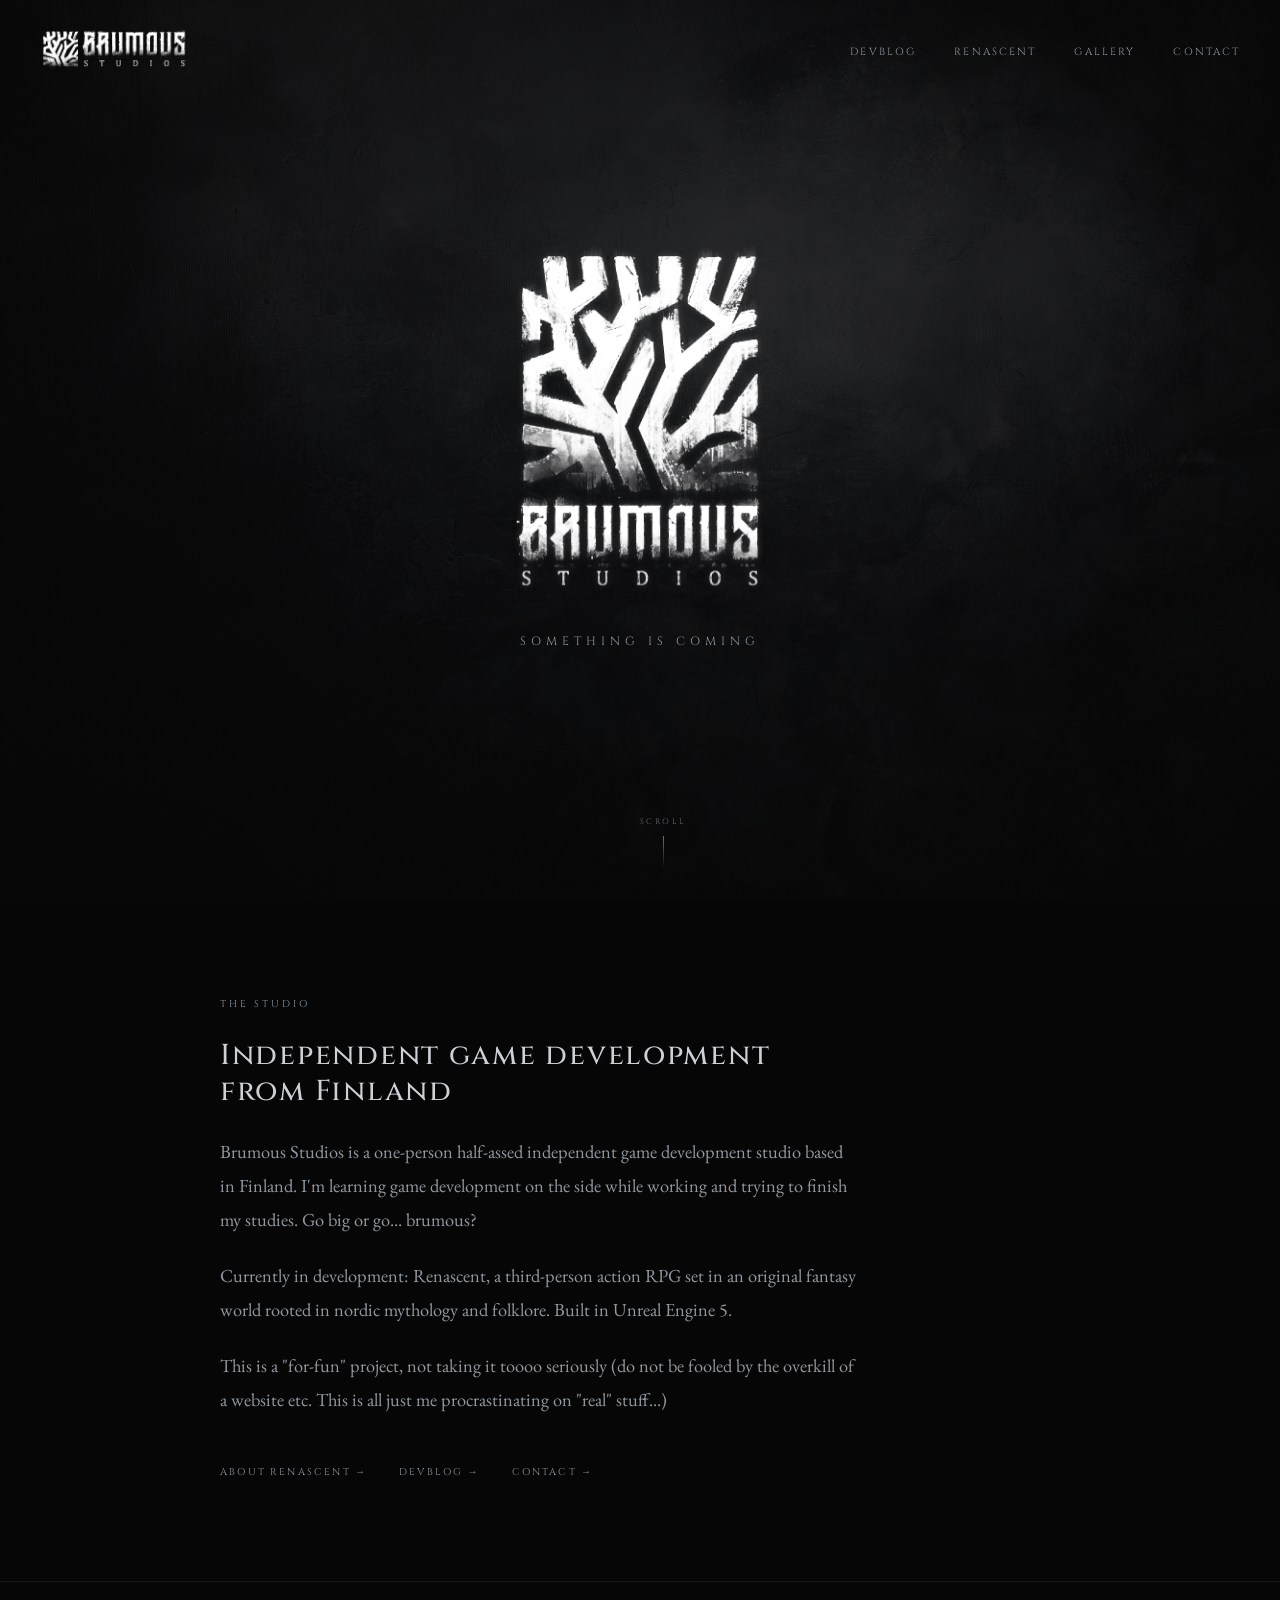
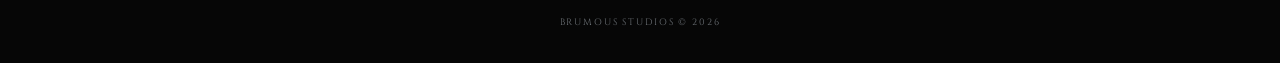
==== index.html @ 5b786821 "Add files via upload" ====
<!DOCTYPE html>
<html lang="en">
<head>
  <meta charset="UTF-8" />
  <meta name="viewport" content="width=device-width, initial-scale=1.0" />
  <meta name="description" content="Brumous Studios — independent game developer based in Finland." />
  <title>Brumous Studios</title>
  <link rel="stylesheet" href="style.css" />
  <style>

    /* ── Landing-specific styles ── */

    /* Hero — full viewport height, stone texture background */
    .hero {
      position: relative;
      width: 100%;
      height: 100vh;
      min-height: 500px;
      display: flex;
      flex-direction: column;
      align-items: center;
      justify-content: center;
      gap: clamp(0.8rem, 2vw, 1.4rem);
      text-align: center;
      padding: 0 2rem;

      background-image: url('img/background.jpg');
      background-size: cover;
      background-position: center;
      background-attachment: fixed;
    }

    /* Dark overlay on hero only */
    .hero::before {
      content: '';
      position: absolute;
      inset: 0;
      background: rgba(6, 6, 6, 0.78);
      pointer-events: none;
    }

    /* Vignette on hero */
    .hero::after {
      content: '';
      position: absolute;
      inset: 0;
      background: radial-gradient(
        ellipse at center,
        transparent 25%,
        rgba(6, 6, 6, 0.6) 100%
      );
      pointer-events: none;
    }

    .hero > * { position: relative; z-index: 1; }

    .hero-logo {
      width: clamp(130px, 32vmin, 340px);
      height: auto;
      animation: fadeUp 1.8s cubic-bezier(0.16, 1, 0.3, 1) forwards;
      opacity: 0;
    }

    .hero-name {
      font-family: var(--font-display);
      font-size: clamp(0.55rem, 1.3vw, 0.75rem);
      letter-spacing: 0.42em;
      text-transform: uppercase;
      color: var(--text-secondary);
      animation: fadeUp 2.2s cubic-bezier(0.16, 1, 0.3, 1) forwards;
      opacity: 0;
    }

    .hero-tagline {
      font-family: var(--font-display);
      font-size: clamp(0.5rem, 1vw, 0.65rem);
      letter-spacing: 0.3em;
      text-transform: uppercase;
      color: var(--text-faint);
      animation: fadeUp 2.6s cubic-bezier(0.16, 1, 0.3, 1) forwards;
      opacity: 0;
    }

    /* Scroll hint arrow */
    .scroll-hint {
      position: absolute;
      bottom: 2rem;
      left: 50%;
      transform: translateX(-50%);
      z-index: 2;
      display: flex;
      flex-direction: column;
      align-items: center;
      gap: 0.4rem;
      opacity: 0;
      animation: fadeUp 3s cubic-bezier(0.16, 1, 0.3, 1) forwards;
    }

    .scroll-hint span {
      font-family: var(--font-display);
      font-size: 0.5rem;
      letter-spacing: 0.3em;
      text-transform: uppercase;
      color: var(--text-faint);
    }

    .scroll-arrow {
      width: 1px;
      height: 32px;
      background: linear-gradient(to bottom, var(--text-faint), transparent);
      animation: pulse 2s ease-in-out infinite;
    }

    @keyframes pulse {
      0%, 100% { opacity: 0.3; }
      50%       { opacity: 1; }
    }

    /* ── About section below hero ── */
    .about-section {
      background: var(--black);
      padding: clamp(3rem, 8vw, 6rem) clamp(1rem, 4vw, 2rem);
    }

    .about-inner {
      max-width: var(--max-width);
      margin: 0 auto;
    }

    .about-label {
      font-family: var(--font-display);
      font-size: 0.62rem;
      letter-spacing: 0.3em;
      text-transform: uppercase;
      color: var(--frost);
      margin-bottom: 1.5rem;
      display: block;
    }

    .about-inner h2 {
      font-size: clamp(1.2rem, 3vw, 1.8rem);
      margin-bottom: 1.5rem;
      color: var(--text-primary);
    }

    .about-inner p {
      font-size: clamp(1rem, 2vw, 1.15rem);
      line-height: 1.85;
      color: var(--text-secondary);
      max-width: 640px;
    }

    .about-inner p + p { margin-top: 1rem; }

    /* Quick links at bottom of about */
    .about-links {
      display: flex;
      gap: 2rem;
      margin-top: 3rem;
      flex-wrap: wrap;
    }

    .about-links a {
      font-family: var(--font-display);
      font-size: 0.62rem;
      letter-spacing: 0.22em;
      text-transform: uppercase;
      color: var(--text-secondary);
      text-decoration: none;
      position: relative;
      padding-bottom: 3px;
      transition: color 0.2s;
    }

    .about-links a::after {
      content: '';
      position: absolute;
      bottom: 0; left: 0;
      width: 0; height: 1px;
      background: var(--frost);
      transition: width 0.3s;
    }

    .about-links a:hover { color: var(--text-primary); }
    .about-links a:hover::after { width: 100%; }

    @keyframes fadeUp {
      from { opacity: 0; transform: translateY(10px); }
      to   { opacity: 1; transform: translateY(0); }
    }

    /* Nav sits above hero — transparent bg on landing */
    .nav-landing {
      position: fixed;
      top: 0; left: 0; right: 0;
      z-index: 100;
      height: var(--nav-height);
      display: flex;
      align-items: center;
      justify-content: space-between;
      padding: 0 clamp(1rem, 4vw, 2.5rem);
      background: rgba(6, 6, 6, 0);
      border-bottom: 1px solid rgba(255,255,255,0);
      backdrop-filter: blur(0px);
      transition: background 0.4s, border-color 0.4s, backdrop-filter 0.4s;
    }

    /* Nav becomes solid once user scrolls past hero */
    .nav-landing.scrolled {
      background: rgba(6, 6, 6, 0.94);
      border-bottom: 1px solid var(--border);
      backdrop-filter: blur(10px);
      -webkit-backdrop-filter: blur(10px);
    }

    /* Reuse shared nav component styles */
    .nav-landing .nav-logo,
    .nav-landing .nav-links,
    .nav-landing .nav-links a,
    .nav-landing .nav-logo-text,
    .nav-landing .nav-logo-text span,
    .nav-landing .nav-toggle,
    .nav-landing .nav-toggle span {
      /* Inherited from style.css .nav-* rules */
    }

  </style>
</head>
<body>

  <!-- Nav — fixed, fades in on scroll -->
  <nav class="nav nav-landing" id="landing-nav">
    <a href="index.html" class="nav-logo">
      <img src="img/logo_horizontal.png" alt="Brumous Studios" />
      <!--<div class="nav-logo-text">
        Brumous
        <span>Studios</span>
      </div>-->
    </a>
    <button class="nav-toggle" aria-label="Toggle menu"
      onclick="document.querySelector('.nav-landing .nav-links').classList.toggle('open')">
      <span></span><span></span><span></span>
    </button>
    <ul class="nav-links">
      <li><a href="blog.html">Devblog</a></li>
      <li><a href="renascent.html">Renascent</a></li>
      <li><a href="gallery.html">Gallery</a></li>
      <li><a href="contact.html">Contact</a></li>
    </ul>
  </nav>

  <!-- Hero — full screen -->
  <section class="hero">
    <img class="hero-logo" src="img/hero_logo.png" alt="Brumous Studios" />
    <p class="hero-name">Something is coming</p>
    <!--<p class="hero-tagline">Something is coming</p>-->

    <div class="scroll-hint">
      <span>Scroll</span>
      <div class="scroll-arrow"></div>
    </div>
  </section>

  <!-- Studio about — scrolled into -->
  <section class="about-section">
    <div class="about-inner">
      <span class="about-label">The studio</span>

      <h2>Independent game development<br/>from Finland</h2>

      <!--
        Studio description here.
      -->
      <p>
        Brumous Studios is a one-person half-assed independent game development studio
        based in Finland. I'm learning game development on the side while working and trying to finish my studies.
        Go big or go... brumous?
      </p>

      <p>
        Currently in development: Renascent, a third-person action RPG set
        in an original fantasy world rooted in nordic mythology and folklore.
        Built in Unreal Engine 5.
      </p>

      <p>
        This is a "for-fun" project, not taking it toooo seriously (do not be fooled by the overkill of a website etc. This is all just me procrastinating on "real" stuff...)
      </p>

      <div class="about-links">
        <a href="renascent.html">About Renascent →</a>
        <a href="blog.html">Devblog →</a>
        <a href="contact.html">Contact →</a>
      </div>
    </div>
  </section>

  <footer class="footer">
    Brumous Studios &copy; 2026
  </footer>

  <script>
    // Nav becomes solid after scrolling past hero
    const nav = document.getElementById('landing-nav');
    const hero = document.querySelector('.hero');

    function onScroll() {
      const heroBottom = hero.getBoundingClientRect().bottom;
      if (heroBottom < 80) {
        nav.classList.add('scrolled');
      } else {
        nav.classList.remove('scrolled');
      }
    }

    window.addEventListener('scroll', onScroll, { passive: true });
  </script>

</body>
</html>
---- style.css ----
/* ============================================================
   BRUMOUS STUDIOS — Global Stylesheet v2
   Studio-coded. Cool, neutral, brand-aligned.
   ============================================================ */

@import url('https://fonts.googleapis.com/css2?family=Cinzel:wght@400;500;600&family=EB+Garamond:ital,wght@0,400;0,500;1,400&display=swap');

/* ── Design tokens ── */
:root {
  --black:        #060606;
  --dark:         #0c0c0c;
  --surface:      #141414;
  --surface-2:    #1a1a1a;
  --border:       rgba(255, 255, 255, 0.07);
  --border-hover: rgba(255, 255, 255, 0.16);

  /* Cool neutral palette — no amber, matches Brumous brand */
  --text-primary:   #cdd0d4;   /* cool off-white, slightly blue-grey */
  --text-secondary: #9198a0;   /* muted cool grey */
  --text-faint:     #6d7277;

  /* Brand accent — cold steel white, matches the logo mark */
  --accent:       #b8bfc7;
  --accent-dim:   rgba(184, 191, 199, 0.10);
  --accent-glow:  rgba(184, 191, 199, 0.04);

  /* Subtle frost line — used for active states and underlines */
  --frost:        #8a9aa8;

  --nav-height:   100px;
  --max-width:    840px;
  --font-display: 'Cinzel', 'Palatino Linotype', serif;
  --font-body:    'EB Garamond', Georgia, serif;
}

/* ── Reset ── */
*, *::before, *::after { margin: 0; padding: 0; box-sizing: border-box; }
html { scroll-behavior: smooth; overflow-y: scroll;}

body {
  font-family: var(--font-body);
  font-size: 1.125rem;
  line-height: 1.8;
  color: var(--text-primary);
  background-color: var(--black);
  min-height: 100vh;
}

img { max-width: 100%; display: block; }
a   { color: var(--accent); text-decoration: none; transition: color 0.2s; }
a:hover { color: #fff; }

/* ── Typography ── */
h1, h2, h3, h4 {
  font-family: var(--font-display);
  font-weight: 500;
  letter-spacing: 0.06em;
  line-height: 1.25;
  color: var(--text-primary);
}

h1 { font-size: clamp(1.5rem, 4vw, 2.2rem); }
h2 { font-size: clamp(1.1rem, 3vw, 1.6rem); margin-bottom: 1rem; }
h3 { font-size: clamp(0.95rem, 2.5vw, 1.2rem); }
p  { margin-bottom: 1.2em; }

hr {
  border: none;
  border-top: 1px solid var(--border);
  margin: 2.5rem 0;
}

/* ── Scrollbar style */

::-webkit-scrollbar{
  background: rgba(47, 47, 48, 0.089);
  width: 8px;
  height: 8px;
}
::-webkit-scrollbar-thumb {
  background: rgba(40, 40, 41, 0.900);
  border-radius: 10px;
  width: 0,5rem;
}


/* Modern browsers with `scrollbar-*` support */
@supports (scrollbar-width: auto) {
    .scroller {
        scrollbar-color: var(--scrollbar-color-thumb) var(--scrollbar-color-track);
        scrollbar-width: var(--scrollbar-width);
    }
}

/* Legacy browsers with `::-webkit-scrollbar-*` support */
@supports selector(::-webkit-scrollbar) {
    .scroller::-webkit-scrollbar-thumb {
        background: var(--scrollbar-color-thumb);
    }
    .scroller::-webkit-scrollbar-track {
        background: var(--scrollbar-color-track);
    }
    .scroller::-webkit-scrollbar {
        max-width: var(--scrollbar-width-legacy);
        max-height: var(--scrollbar-width-legacy);
    }
}


/* ── Navigation — shared across all inner pages ── */

.nav {
  position: sticky;
  top: 0;
  z-index: 100;
  height: var(--nav-height);
  background: rgba(6, 6, 6, 0.94);
  border-bottom: 1px solid var(--border);
  backdrop-filter: blur(10px);
  -webkit-backdrop-filter: blur(10px);
  display: flex;
  align-items: center;
  justify-content: space-between;
  padding: 0 clamp(1rem, 4vw, 2.5rem);
}

.nav-logo {
  display: flex;
  align-items: center;
  gap: 0.7rem;
  text-decoration: none;
}

.nav-logo img {
  height: 48px;
  width: auto;
}

.nav-logo-text {
  font-family: var(--font-display);
  font-size: 0.78rem;
  letter-spacing: 0.18em;
  text-transform: uppercase;
  color: var(--text-primary);
  line-height: 1.2;
}

.nav-logo-text span {
  display: block;
  font-size: 0.55rem;
  letter-spacing: 0.28em;
  color: var(--text-faint);
}

.nav-links {
  display: flex;
  align-items: center;
  gap: clamp(1.2rem, 3vw, 2.5rem);
  list-style: none;
}

.nav-links a {
  font-family: var(--font-display);
  font-size: 0.65rem;
  letter-spacing: 0.2em;
  text-transform: uppercase;
  color: var(--text-secondary);
  transition: color 0.2s;
  position: relative;
  padding-bottom: 2px;
}

.nav-links a::after {
  content: '';
  position: absolute;
  bottom: -2px;
  left: 0;
  width: 0;
  height: 1px;
  background: var(--frost);
  transition: width 0.3s ease;
}

.nav-links a:hover,
.nav-links a.active {
  color: var(--text-primary);
}

.nav-links a:hover::after,
.nav-links a.active::after {
  width: 100%;
}

.nav-toggle {
  display: none;
  background: none;
  border: none;
  cursor: pointer;
  padding: 4px;
  flex-direction: column;
  gap: 5px;
}

.nav-toggle span {
  display: block;
  width: 22px;
  height: 1px;
  background: var(--text-secondary);
  transition: all 0.3s;
}

/* ── Page wrapper ── */
.page {
  max-width: var(--max-width);
  margin: 0 auto;
  padding: clamp(2rem, 5vw, 4rem) clamp(1rem, 4vw, 2rem);
  animation: pageFade 0.4s ease forwards;
}

@keyframes pageFade {
  from { opacity: 0; transform: translateY(6px); }
  to   { opacity: 1; transform: translateY(0); }
}

/* ── Page header ── */
.page-header {
  margin-bottom: clamp(2rem, 5vw, 3rem);
  padding-bottom: 1.5rem;
  border-bottom: 1px solid var(--border);
}

.page-header h1 { margin-bottom: 0.4rem; }

.page-header .subtitle {
  font-family: var(--font-display);
  font-size: 0.65rem;
  letter-spacing: 0.25em;
  text-transform: uppercase;
  color: var(--text-faint);
}

/* ── Cards ── */
.card-grid { display: grid; gap: 1px; }

.card {
  display: block;
  background: var(--surface);
  border: 1px solid var(--border);
  padding: 1.5rem 1.75rem;
  transition: border-color 0.2s, background 0.2s;
  text-decoration: none;
  color: inherit;
}

.card:hover {
  border-color: var(--border-hover);
  background: var(--surface-2);
  color: inherit;
}

.card-meta {
  font-family: var(--font-display);
  font-size: 0.6rem;
  letter-spacing: 0.2em;
  text-transform: uppercase;
  color: var(--frost);
  margin-bottom: 0.5rem;
}

.card h2 {
  font-size: 1.05rem;
  margin-bottom: 0.4rem;
  font-weight: 500;
}

.card p {
  font-size: 0.92rem;
  color: var(--text-secondary);
  margin-bottom: 0;
  line-height: 1.5;
}

/* ── Blog post content ── */
.post-content h2 { margin: 2.5rem 0 1rem; }
.post-content h3 { margin: 2rem 0 0.75rem; color: var(--text-secondary); }
.post-content p  { font-size: 1.1rem; line-height: 1.85; }

.post-content img {
  width: 100%;
  border: 1px solid var(--border);
  margin: 2rem 0;
}

.post-content blockquote {
  border-left: 2px solid var(--frost);
  padding: 0.5rem 0 0.5rem 1.5rem;
  margin: 2rem 0;
  color: var(--text-secondary);
  font-style: italic;
}

/* ── Renascent page image ── */
.game-image {
  width: 100%;
  border: 1px solid var(--border);
  margin: 2rem 0;
  display: block;
}

.game-hook {
  font-size: clamp(1.1rem, 2.5vw, 1.3rem);
  line-height: 1.7;
  color: var(--text-primary);
  margin-bottom: 2rem;
  font-style: italic;
}

/* ── Gallery ── */
.gallery-grid {
  display: grid;
  grid-template-columns: repeat(auto-fill, minmax(260px, 1fr));
  gap: 2px;
}

.gallery-item {
  aspect-ratio: 16/9;
  overflow: hidden;
  cursor: zoom-in;
  background: var(--surface);
  border: 1px solid var(--border);
  position: relative;
}

.gallery-item img {
  width: 100%;
  height: 100%;
  object-fit: cover;
  transition: transform 0.4s ease, filter 0.4s ease;
  filter: brightness(0.8) saturate(0.9);
}

.gallery-item:hover img {
  transform: scale(1.04);
  filter: brightness(1) saturate(1);
}

.gallery-item-caption {
  position: absolute;
  bottom: 0; left: 0; right: 0;
  padding: 0.5rem 0.75rem;
  background: linear-gradient(transparent, rgba(0,0,0,0.85));
  font-family: var(--font-display);
  font-size: 0.58rem;
  letter-spacing: 0.15em;
  text-transform: uppercase;
  color: var(--text-secondary);
  opacity: 0;
  transition: opacity 0.3s;
}

.gallery-item:hover .gallery-item-caption { opacity: 1; }

/* Lightbox */
.lightbox {
  display: none;
  position: fixed;
  inset: 0;
  background: rgba(0,0,0,0.94);
  z-index: 999;
  align-items: center;
  justify-content: center;
  padding: 2rem;
  cursor: zoom-out;
}

.lightbox.open { display: flex; }

.lightbox img {
  max-width: 90vw;
  max-height: 85vh;
  object-fit: contain;
  border: 1px solid var(--border);
}

.lightbox-close {
  position: absolute;
  top: 1.5rem; right: 1.5rem;
  background: none;
  border: none;
  color: var(--text-secondary);
  font-size: 1.2rem;
  cursor: pointer;
  font-family: var(--font-display);
  letter-spacing: 0.1em;
  transition: color 0.2s;
}

.lightbox-close:hover { color: var(--text-primary); }

/* ── Contact ── */
.contact-links {
  display: flex;
  flex-direction: column;
  gap: 1px;
  margin-top: 2rem;
}

.contact-link {
  display: flex;
  align-items: center;
  gap: 1.25rem;
  padding: 1.25rem 1.5rem;
  background: var(--surface);
  border: 1px solid var(--border);
  color: var(--text-primary);
  text-decoration: none;
  transition: border-color 0.2s, background 0.2s;
}

.contact-link:hover {
  border-color: var(--border-hover);
  background: var(--surface-2);
  color: var(--text-primary);
}

.contact-link-label {
  font-family: var(--font-display);
  font-size: 0.62rem;
  letter-spacing: 0.2em;
  text-transform: uppercase;
  color: var(--frost);
  min-width: 80px;
}

.contact-link-value {
  font-size: 0.98rem;
  color: var(--text-secondary);
}

/* ── Divider ── */
.divider {
  display: flex;
  align-items: center;
  gap: 1rem;
  margin: 2.5rem 0;
  color: var(--text-faint);
  font-family: var(--font-display);
  font-size: 0.52rem;
  letter-spacing: 0.3em;
  text-transform: uppercase;
}

.divider::before, .divider::after {
  content: '';
  flex: 1;
  height: 1px;
  background: var(--border);
}

/* ── Footer ── */
.footer {
  border-top: 1px solid var(--border);
  padding: 2rem clamp(1rem, 4vw, 2.5rem);
  text-align: center;
  font-family: var(--font-display);
  font-size: 0.58rem;
  letter-spacing: 0.2em;
  text-transform: uppercase;
  color: var(--text-faint);
}

/* ── Back link ── */
.back-link {
  font-family: var(--font-display);
  font-size: 0.62rem;
  letter-spacing: 0.2em;
  text-transform: uppercase;
  color: var(--text-faint);
  text-decoration: none;
  display: inline-flex;
  align-items: center;
  gap: 0.5rem;
  transition: color 0.2s;
}

.back-link:hover { color: var(--text-primary); }

/* ── Responsive ── */
@media (max-width: 640px) {
  .nav-links {
    display: none;
    position: absolute;
    top: var(--nav-height);
    left: 0; right: 0;
    flex-direction: column;
    background: rgba(6,6,6,0.97);
    border-bottom: 1px solid var(--border);
    padding: 1.5rem;
    gap: 1.5rem;
    align-items: flex-start;
  }

  .nav-links.open { display: flex; }
  .nav-toggle { display: flex; }
  .nav { position: relative; }

  .gallery-grid { grid-template-columns: 1fr; }
}
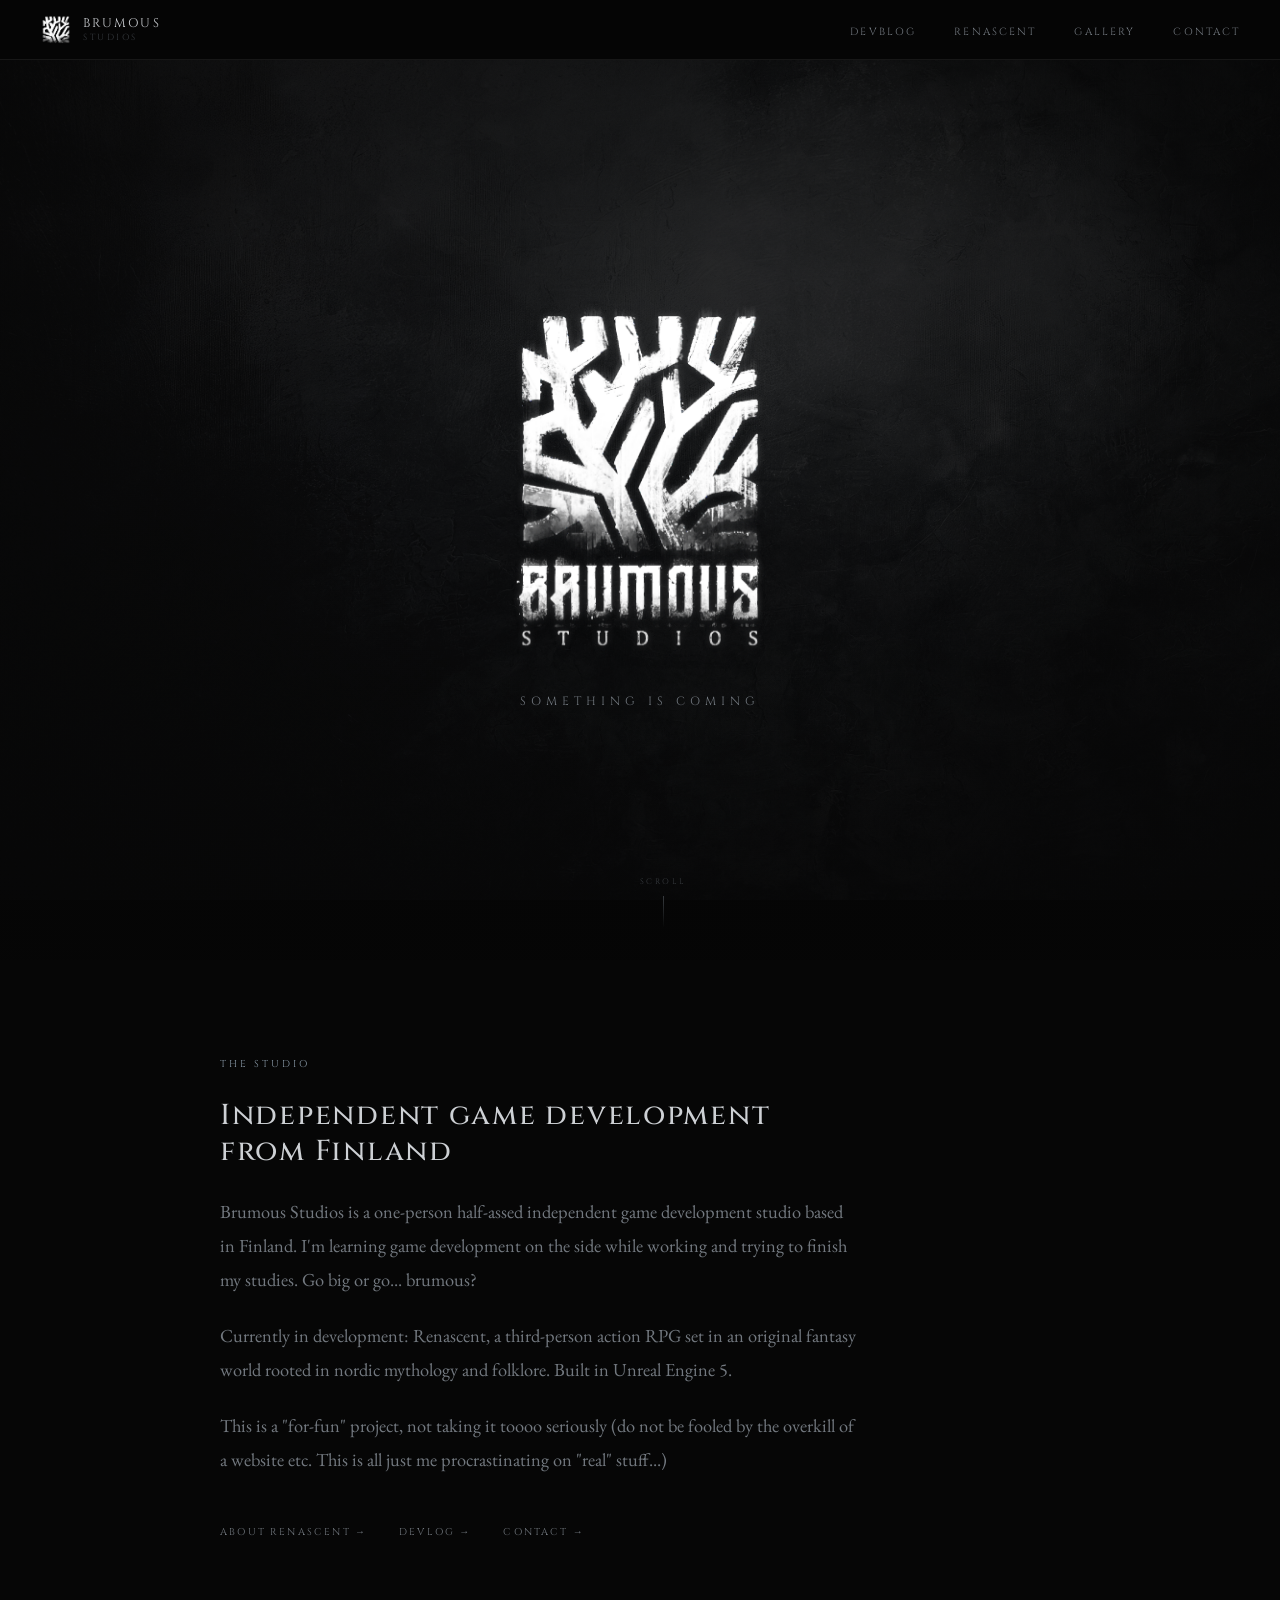
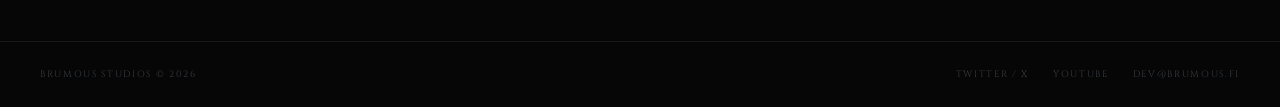
==== commit ba30cb6b: "Update index.html" ====
--- a/index.html
+++ b/index.html
@@ -4,8 +4,22 @@
   <meta charset="UTF-8" />
   <meta name="viewport" content="width=device-width, initial-scale=1.0" />
   <meta name="description" content="Brumous Studios — independent game developer based in Finland." />
+  <meta property="og:url" content="brumous.fi" />
+  <meta property="og:type" content="website" />
+  <meta name="title" property="og:title" content="Brumous Studios" />
+  <meta name="image" property="og:image" content="https://brumous.fi/linkpreview.png"/>
+  <meta property="og:image:type" content="image/png">
+  <meta property="og:image:width" content="1024">
+  <meta property="og:image:height" content="1024">
+  <meta name="twitter:card" content="summary" />
+  <meta name="twitter:site" description="@BrumousStudios" />
+  <meta name="twitter:title" content="Brumous Studios" />
+  <meta name="twitter:description" content="Brumous Studios — independent game developer based in Finland." />
+  <meta name="twitter:image:src" content="https://brumous.fi/linkpreview.png">
+  <meta name="twitter:domain" content="brumous.fi">
   <title>Brumous Studios</title>
   <link rel="stylesheet" href="style.css" />
+  <link rel="icon" type="image/x-icon" href="favicon.ico?" />
   <style>
 
     /* ── Landing-specific styles ── */
@@ -227,27 +241,28 @@
   </style>
 </head>
 <body>
-
-  <!-- Nav — fixed, fades in on scroll -->
+  
+  <div id="nav-placeholder"></div>
+  <!-- Nav — fixed, fades in on scroll 
   <nav class="nav nav-landing" id="landing-nav">
-    <a href="index.html" class="nav-logo">
+    <a href="https://brumous.fi" class="nav-logo">
       <img src="img/logo_horizontal.png" alt="Brumous Studios" />
       <!--<div class="nav-logo-text">
         Brumous
         <span>Studios</span>
-      </div>-->
+      </div>
     </a>
     <button class="nav-toggle" aria-label="Toggle menu"
       onclick="document.querySelector('.nav-landing .nav-links').classList.toggle('open')">
       <span></span><span></span><span></span>
     </button>
     <ul class="nav-links">
-      <li><a href="blog.html">Devblog</a></li>
-      <li><a href="renascent.html">Renascent</a></li>
-      <li><a href="gallery.html">Gallery</a></li>
-      <li><a href="contact.html">Contact</a></li>
+      <li><a href="devlog">Devlog</a></li>
+      <li><a href="renascent">Renascent</a></li>
+      <li><a href="gallery">Gallery</a></li>
+      <li><a href="contact">Contact</a></li>
     </ul>
-  </nav>
+  </nav>-->
 
   <!-- Hero — full screen -->
   <section class="hero">
@@ -288,16 +303,15 @@
       </p>
 
       <div class="about-links">
-        <a href="renascent.html">About Renascent →</a>
-        <a href="blog.html">Devblog →</a>
-        <a href="contact.html">Contact →</a>
+        <a href="renascent">About Renascent →</a>
+        <a href="devlog">Devlog →</a>
+        <a href="contact">Contact →</a>
       </div>
     </div>
   </section>
 
-  <footer class="footer">
-    Brumous Studios &copy; 2026
-  </footer>
+  <div id="footer-placeholder"></div>
+  <script src="/js/components.js"></script>
 
   <script>
     // Nav becomes solid after scrolling past hero
@@ -315,6 +329,7 @@
 
     window.addEventListener('scroll', onScroll, { passive: true });
   </script>
+  
 
 </body>
 </html>
--- a/style.css
+++ b/style.css
@@ -1,5 +1,5 @@
 /* ============================================================
-   BRUMOUS STUDIOS — Global Stylesheet v2
+   BRUMOUS STUDIOS — Global Stylesheet v3
    Studio-coded. Cool, neutral, brand-aligned.
    ============================================================ */
 
@@ -14,20 +14,15 @@
   --border:       rgba(255, 255, 255, 0.07);
   --border-hover: rgba(255, 255, 255, 0.16);
 
-  /* Cool neutral palette — no amber, matches Brumous brand */
-  --text-primary:   #cdd0d4;   /* cool off-white, slightly blue-grey */
-  --text-secondary: #9198a0;   /* muted cool grey */
-  --text-faint:     #6d7277;
-
-  /* Brand accent — cold steel white, matches the logo mark */
+  --text-primary:   #cdd0d4;
+  --text-secondary: #72787f;
+  --text-faint:     #383c40;
+
   --accent:       #b8bfc7;
   --accent-dim:   rgba(184, 191, 199, 0.10);
-  --accent-glow:  rgba(184, 191, 199, 0.04);
-
-  /* Subtle frost line — used for active states and underlines */
   --frost:        #8a9aa8;
 
-  --nav-height:   100px;
+  --nav-height:   60px;
   --max-width:    840px;
   --font-display: 'Cinzel', 'Palatino Linotype', serif;
   --font-body:    'EB Garamond', Georgia, serif;
@@ -35,7 +30,7 @@
 
 /* ── Reset ── */
 *, *::before, *::after { margin: 0; padding: 0; box-sizing: border-box; }
-html { scroll-behavior: smooth; overflow-y: scroll;}
+html { scroll-behavior: smooth; }
 
 body {
   font-family: var(--font-body);
@@ -44,7 +39,12 @@
   color: var(--text-primary);
   background-color: var(--black);
   min-height: 100vh;
-}
+  display: flex;
+  flex-direction: column;
+}
+
+/* Push footer to bottom */
+main { flex: 1; }
 
 img { max-width: 100%; display: block; }
 a   { color: var(--accent); text-decoration: none; transition: color 0.2s; }
@@ -70,45 +70,7 @@
   margin: 2.5rem 0;
 }
 
-/* ── Scrollbar style */
-
-::-webkit-scrollbar{
-  background: rgba(47, 47, 48, 0.089);
-  width: 8px;
-  height: 8px;
-}
-::-webkit-scrollbar-thumb {
-  background: rgba(40, 40, 41, 0.900);
-  border-radius: 10px;
-  width: 0,5rem;
-}
-
-
-/* Modern browsers with `scrollbar-*` support */
-@supports (scrollbar-width: auto) {
-    .scroller {
-        scrollbar-color: var(--scrollbar-color-thumb) var(--scrollbar-color-track);
-        scrollbar-width: var(--scrollbar-width);
-    }
-}
-
-/* Legacy browsers with `::-webkit-scrollbar-*` support */
-@supports selector(::-webkit-scrollbar) {
-    .scroller::-webkit-scrollbar-thumb {
-        background: var(--scrollbar-color-thumb);
-    }
-    .scroller::-webkit-scrollbar-track {
-        background: var(--scrollbar-color-track);
-    }
-    .scroller::-webkit-scrollbar {
-        max-width: var(--scrollbar-width-legacy);
-        max-height: var(--scrollbar-width-legacy);
-    }
-}
-
-
-/* ── Navigation — shared across all inner pages ── */
-
+/* ── Navigation ── */
 .nav {
   position: sticky;
   top: 0;
@@ -132,7 +94,7 @@
 }
 
 .nav-logo img {
-  height: 48px;
+  height: 32px;
   width: auto;
 }
 
@@ -299,7 +261,24 @@
   font-style: italic;
 }
 
-/* ── Renascent page image ── */
+/* ── Video embed ── */
+.video-wrapper {
+  position: relative;
+  padding-bottom: 56.25%;
+  height: 0;
+  overflow: hidden;
+  margin: 2rem 0;
+  border: 1px solid var(--border);
+}
+
+.video-wrapper iframe {
+  position: absolute;
+  top: 0; left: 0;
+  width: 100%;
+  height: 100%;
+}
+
+/* ── Game page ── */
 .game-image {
   width: 100%;
   border: 1px solid var(--border);
@@ -460,14 +439,39 @@
 /* ── Footer ── */
 .footer {
   border-top: 1px solid var(--border);
-  padding: 2rem clamp(1rem, 4vw, 2.5rem);
-  text-align: center;
+  padding: 1.5rem clamp(1rem, 4vw, 2.5rem);
+  margin-top: auto;
+}
+
+.footer-inner {
+  display: flex;
+  align-items: center;
+  justify-content: space-between;
+  flex-wrap: wrap;
+  gap: 1rem;
   font-family: var(--font-display);
   font-size: 0.58rem;
-  letter-spacing: 0.2em;
+  letter-spacing: 0.18em;
   text-transform: uppercase;
   color: var(--text-faint);
 }
+
+.footer-links {
+  display: flex;
+  gap: 1.5rem;
+}
+
+.footer-links a {
+  color: var(--text-faint);
+  text-decoration: none;
+  transition: color 0.2s;
+  font-family: var(--font-display);
+  font-size: 0.58rem;
+  letter-spacing: 0.18em;
+  text-transform: uppercase;
+}
+
+.footer-links a:hover { color: var(--text-secondary); }
 
 /* ── Back link ── */
 .back-link {
@@ -503,6 +507,7 @@
   .nav-links.open { display: flex; }
   .nav-toggle { display: flex; }
   .nav { position: relative; }
-
   .gallery-grid { grid-template-columns: 1fr; }
-}
+
+  .footer-inner { flex-direction: column; align-items: flex-start; }
+}
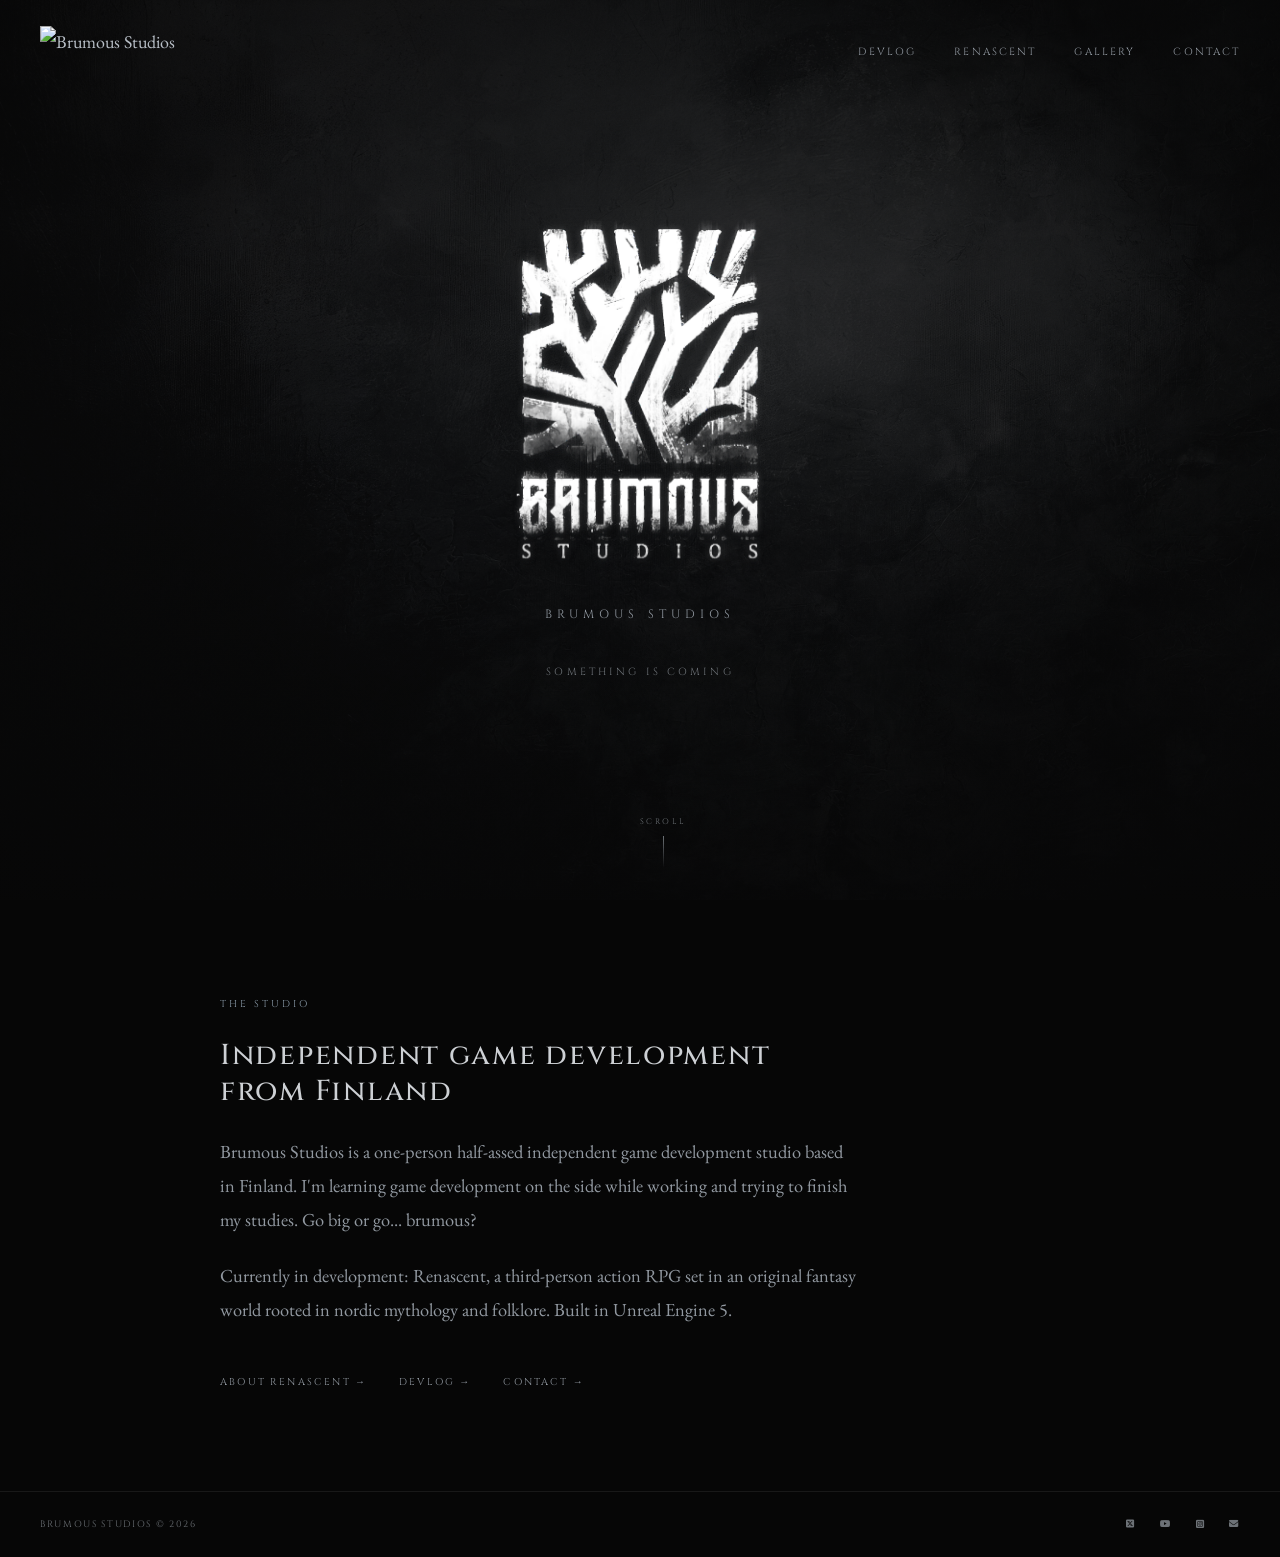
==== commit ecd0219f: "Update index.html" ====
--- a/index.html
+++ b/index.html
@@ -22,9 +22,7 @@
   <link rel="icon" type="image/x-icon" href="favicon.ico?" />
   <style>
 
-    /* ── Landing-specific styles ── */
-
-    /* Hero — full viewport height, stone texture background */
+    /* Landing-specific: hero section */
     .hero {
       position: relative;
       width: 100%;
@@ -37,14 +35,12 @@
       gap: clamp(0.8rem, 2vw, 1.4rem);
       text-align: center;
       padding: 0 2rem;
-
-      background-image: url('img/background.jpg');
+      background-image: url('/img/background.jpg');
       background-size: cover;
       background-position: center;
       background-attachment: fixed;
     }
 
-    /* Dark overlay on hero only */
     .hero::before {
       content: '';
       position: absolute;
@@ -53,16 +49,11 @@
       pointer-events: none;
     }
 
-    /* Vignette on hero */
     .hero::after {
       content: '';
       position: absolute;
       inset: 0;
-      background: radial-gradient(
-        ellipse at center,
-        transparent 25%,
-        rgba(6, 6, 6, 0.6) 100%
-      );
+      background: radial-gradient(ellipse at center, transparent 25%, rgba(6,6,6,0.6) 100%);
       pointer-events: none;
     }
 
@@ -95,7 +86,6 @@
       opacity: 0;
     }
 
-    /* Scroll hint arrow */
     .scroll-hint {
       position: absolute;
       bottom: 2rem;
@@ -130,16 +120,12 @@
       50%       { opacity: 1; }
     }
 
-    /* ── About section below hero ── */
     .about-section {
       background: var(--black);
       padding: clamp(3rem, 8vw, 6rem) clamp(1rem, 4vw, 2rem);
     }
 
-    .about-inner {
-      max-width: var(--max-width);
-      margin: 0 auto;
-    }
+    .about-inner { max-width: var(--max-width); margin: 0 auto; }
 
     .about-label {
       font-family: var(--font-display);
@@ -154,7 +140,6 @@
     .about-inner h2 {
       font-size: clamp(1.2rem, 3vw, 1.8rem);
       margin-bottom: 1.5rem;
-      color: var(--text-primary);
     }
 
     .about-inner p {
@@ -164,9 +149,6 @@
       max-width: 640px;
     }
 
-    .about-inner p + p { margin-top: 1rem; }
-
-    /* Quick links at bottom of about */
     .about-links {
       display: flex;
       gap: 2rem;
@@ -198,13 +180,8 @@
     .about-links a:hover { color: var(--text-primary); }
     .about-links a:hover::after { width: 100%; }
 
-    @keyframes fadeUp {
-      from { opacity: 0; transform: translateY(10px); }
-      to   { opacity: 1; transform: translateY(0); }
-    }
-
-    /* Nav sits above hero — transparent bg on landing */
-    .nav-landing {
+    /* Transparent nav on landing, solidifies on scroll */
+    .nav {
       position: fixed;
       top: 0; left: 0; right: 0;
       z-index: 100;
@@ -219,117 +196,111 @@
       transition: background 0.4s, border-color 0.4s, backdrop-filter 0.4s;
     }
 
-    /* Nav becomes solid once user scrolls past hero */
-    .nav-landing.scrolled {
+    .nav.scrolled {
       background: rgba(6, 6, 6, 0.94);
       border-bottom: 1px solid var(--border);
       backdrop-filter: blur(10px);
       -webkit-backdrop-filter: blur(10px);
     }
 
-    /* Reuse shared nav component styles */
-    .nav-landing .nav-logo,
-    .nav-landing .nav-links,
-    .nav-landing .nav-links a,
-    .nav-landing .nav-logo-text,
-    .nav-landing .nav-logo-text span,
-    .nav-landing .nav-toggle,
-    .nav-landing .nav-toggle span {
-      /* Inherited from style.css .nav-* rules */
-    }
-
+    @keyframes fadeUp {
+      from { opacity: 0; transform: translateY(10px); }
+      to   { opacity: 1; transform: translateY(0); }
+    }
   </style>
 </head>
 <body>
-  
-  <div id="nav-placeholder"></div>
-  <!-- Nav — fixed, fades in on scroll 
-  <nav class="nav nav-landing" id="landing-nav">
-    <a href="https://brumous.fi" class="nav-logo">
-      <img src="img/logo_horizontal.png" alt="Brumous Studios" />
-      <!--<div class="nav-logo-text">
+
+<!-- HEADER + NAVBAR -->
+
+  <nav class="nav" id="main-nav">
+  <a href="https://brumous.fi" class="nav-logo">
+    <img src="https://brumous.fi/img/logo_horizontal.png" alt="Brumous Studios" />
+     <!-- <div class="nav-logo-text">
         Brumous
         <span>Studios</span>
-      </div>
-    </a>
-    <button class="nav-toggle" aria-label="Toggle menu"
-      onclick="document.querySelector('.nav-landing .nav-links').classList.toggle('open')">
-      <span></span><span></span><span></span>
-    </button>
-    <ul class="nav-links">
-      <li><a href="devlog">Devlog</a></li>
-      <li><a href="renascent">Renascent</a></li>
-      <li><a href="gallery">Gallery</a></li>
-      <li><a href="contact">Contact</a></li>
-    </ul>
-  </nav>-->
-
-  <!-- Hero — full screen -->
+      </div>-->
+  </a>
+  <button class="nav-toggle" aria-label="Toggle menu"
+    onclick="document.querySelector('#main-nav .nav-links').classList.toggle('open')">
+    <span></span><span></span><span></span>
+  </button>
+  <ul class="nav-links">
+    <li><a href="/devlog/">Devlog</a></li>
+    <li><a href="/renascent">Renascent</a></li>
+    <li><a href="/gallery">Gallery</a></li>
+    <li><a href="/contact">Contact</a></li>
+  </ul>
+</nav>
+
+<!-- SPLASHSCREEN -->
+
   <section class="hero">
-    <img class="hero-logo" src="img/hero_logo.png" alt="Brumous Studios" />
-    <p class="hero-name">Something is coming</p>
-    <!--<p class="hero-tagline">Something is coming</p>-->
-
+    <img class="hero-logo" src="/img/hero_logo.png" alt="Brumous Studios" />
+    <p class="hero-name">Brumous Studios</p>
+    <p class="hero-tagline">Something is coming</p>
     <div class="scroll-hint">
       <span>Scroll</span>
       <div class="scroll-arrow"></div>
     </div>
   </section>
 
-  <!-- Studio about — scrolled into -->
-  <section class="about-section">
-    <div class="about-inner">
-      <span class="about-label">The studio</span>
-
-      <h2>Independent game development<br/>from Finland</h2>
-
-      <!--
-        Studio description here.
-      -->
-      <p>
+<!-- ABOUT -->
+
+  <main>
+    <section class="about-section">
+      <div class="about-inner">
+        <span class="about-label">The studio</span>
+        <h2>Independent game development<br/>from Finland</h2>
+        <p>
         Brumous Studios is a one-person half-assed independent game development studio
         based in Finland. I'm learning game development on the side while working and trying to finish my studies.
         Go big or go... brumous?
-      </p>
-
-      <p>
+        </p>
+        <p>
         Currently in development: Renascent, a third-person action RPG set
         in an original fantasy world rooted in nordic mythology and folklore.
         Built in Unreal Engine 5.
-      </p>
-
-      <p>
-        This is a "for-fun" project, not taking it toooo seriously (do not be fooled by the overkill of a website etc. This is all just me procrastinating on "real" stuff...)
-      </p>
-
-      <div class="about-links">
-        <a href="renascent">About Renascent →</a>
-        <a href="devlog">Devlog →</a>
-        <a href="contact">Contact →</a>
+        </p>
+        <div class="about-links">
+          <a href="renascent">About Renascent →</a>
+          <a href="/devlog/">Devlog →</a>
+          <a href="contact">Contact →</a>
+        </div>
       </div>
+    </section>
+  </main>
+
+<!-- FOOTER -->
+
+  <footer class="footer">
+  <div class="footer-inner">
+    <span>Brumous Studios &copy; 2026</span>
+    <div class="footer-links">
+      <a href="https://twitter.com/BrumousStudios" target="_blank" rel="noopener" aria-label="Twitter">
+        <i class="fa-brands fa-square-x-twitter"></i>
+      </a>
+      <a href="https://youtube.com/@BrumousStudios" target="_blank" rel="noopener" aria-label="YouTube">
+        <i class="fa-brands fa-youtube"></i>
+      </a>
+          <a href="https://www.instagram.com/brumousstudios/" target="_blank" rel="noopener" aria-label="Instagram">
+      <i class="fa-brands fa-square-instagram"></i>
+      <a href="mailto:dev@brumous.fi"><i class="fa-solid fa-envelope"></i></a>
     </div>
-  </section>
-
-  <div id="footer-placeholder"></div>
+  </div>
+</footer>
+<link rel="stylesheet" href="https://cdnjs.cloudflare.com/ajax/libs/font-awesome/6.5.1/css/all.min.css">
+
   <script src="/js/components.js"></script>
-
   <script>
-    // Nav becomes solid after scrolling past hero
-    const nav = document.getElementById('landing-nav');
-    const hero = document.querySelector('.hero');
-
-    function onScroll() {
-      const heroBottom = hero.getBoundingClientRect().bottom;
-      if (heroBottom < 80) {
-        nav.classList.add('scrolled');
-      } else {
-        nav.classList.remove('scrolled');
+    // Solidify nav on scroll
+    window.addEventListener('scroll', function() {
+      var nav = document.querySelector('.nav');
+      if (nav) {
+        nav.classList.toggle('scrolled', window.scrollY > window.innerHeight - 80);
       }
-    }
-
-    window.addEventListener('scroll', onScroll, { passive: true });
+    }, { passive: true });
   </script>
-  
 
 </body>
 </html>
--- a/style.css
+++ b/style.css
@@ -1,6 +1,5 @@
 /* ============================================================
-   BRUMOUS STUDIOS — Global Stylesheet v3
-   Studio-coded. Cool, neutral, brand-aligned.
+   BRUMOUS STUDIOS — Global Stylesheet
    ============================================================ */
 
 @import url('https://fonts.googleapis.com/css2?family=Cinzel:wght@400;500;600&family=EB+Garamond:ital,wght@0,400;0,500;1,400&display=swap');
@@ -14,15 +13,16 @@
   --border:       rgba(255, 255, 255, 0.07);
   --border-hover: rgba(255, 255, 255, 0.16);
 
-  --text-primary:   #cdd0d4;
-  --text-secondary: #72787f;
-  --text-faint:     #383c40;
+  /* Text colors */
+  --text-primary:   #cdd0d4;   /* main */
+  --text-secondary: #9198a0;   /* less main */
+  --text-faint:     #6d7277;   /* least main */
 
   --accent:       #b8bfc7;
   --accent-dim:   rgba(184, 191, 199, 0.10);
   --frost:        #8a9aa8;
 
-  --nav-height:   60px;
+  --nav-height:   100px;
   --max-width:    840px;
   --font-display: 'Cinzel', 'Palatino Linotype', serif;
   --font-body:    'EB Garamond', Georgia, serif;
@@ -30,7 +30,7 @@
 
 /* ── Reset ── */
 *, *::before, *::after { margin: 0; padding: 0; box-sizing: border-box; }
-html { scroll-behavior: smooth; }
+html { scroll-behavior: smooth; overflow-y: scroll;}
 
 body {
   font-family: var(--font-body);
@@ -68,6 +68,40 @@
   border: none;
   border-top: 1px solid var(--border);
   margin: 2.5rem 0;
+}
+
+/* ── Scrollbar style */
+::-webkit-scrollbar{
+  background: rgba(47, 47, 48, 0.089);
+  width: 8px;
+  height: 8px;
+}
+::-webkit-scrollbar-thumb {
+  background: rgba(40, 40, 41, 0.900);
+  border-radius: 10px;
+  width: 0,5rem;
+}
+
+/* Modern browsers with `scrollbar-*` support */
+@supports (scrollbar-width: auto) {
+    .scroller {
+        scrollbar-color: var(--scrollbar-color-thumb) var(--scrollbar-color-track);
+        scrollbar-width: var(--scrollbar-width);
+    }
+}
+
+/* Legacy browsers with `::-webkit-scrollbar-*` support */
+@supports selector(::-webkit-scrollbar) {
+    .scroller::-webkit-scrollbar-thumb {
+        background: var(--scrollbar-color-thumb);
+    }
+    .scroller::-webkit-scrollbar-track {
+        background: var(--scrollbar-color-track);
+    }
+    .scroller::-webkit-scrollbar {
+        max-width: var(--scrollbar-width-legacy);
+        max-height: var(--scrollbar-width-legacy);
+    }
 }
 
 /* ── Navigation ── */
@@ -94,7 +128,7 @@
 }
 
 .nav-logo img {
-  height: 32px;
+  height: 48px;
   width: auto;
 }
 
